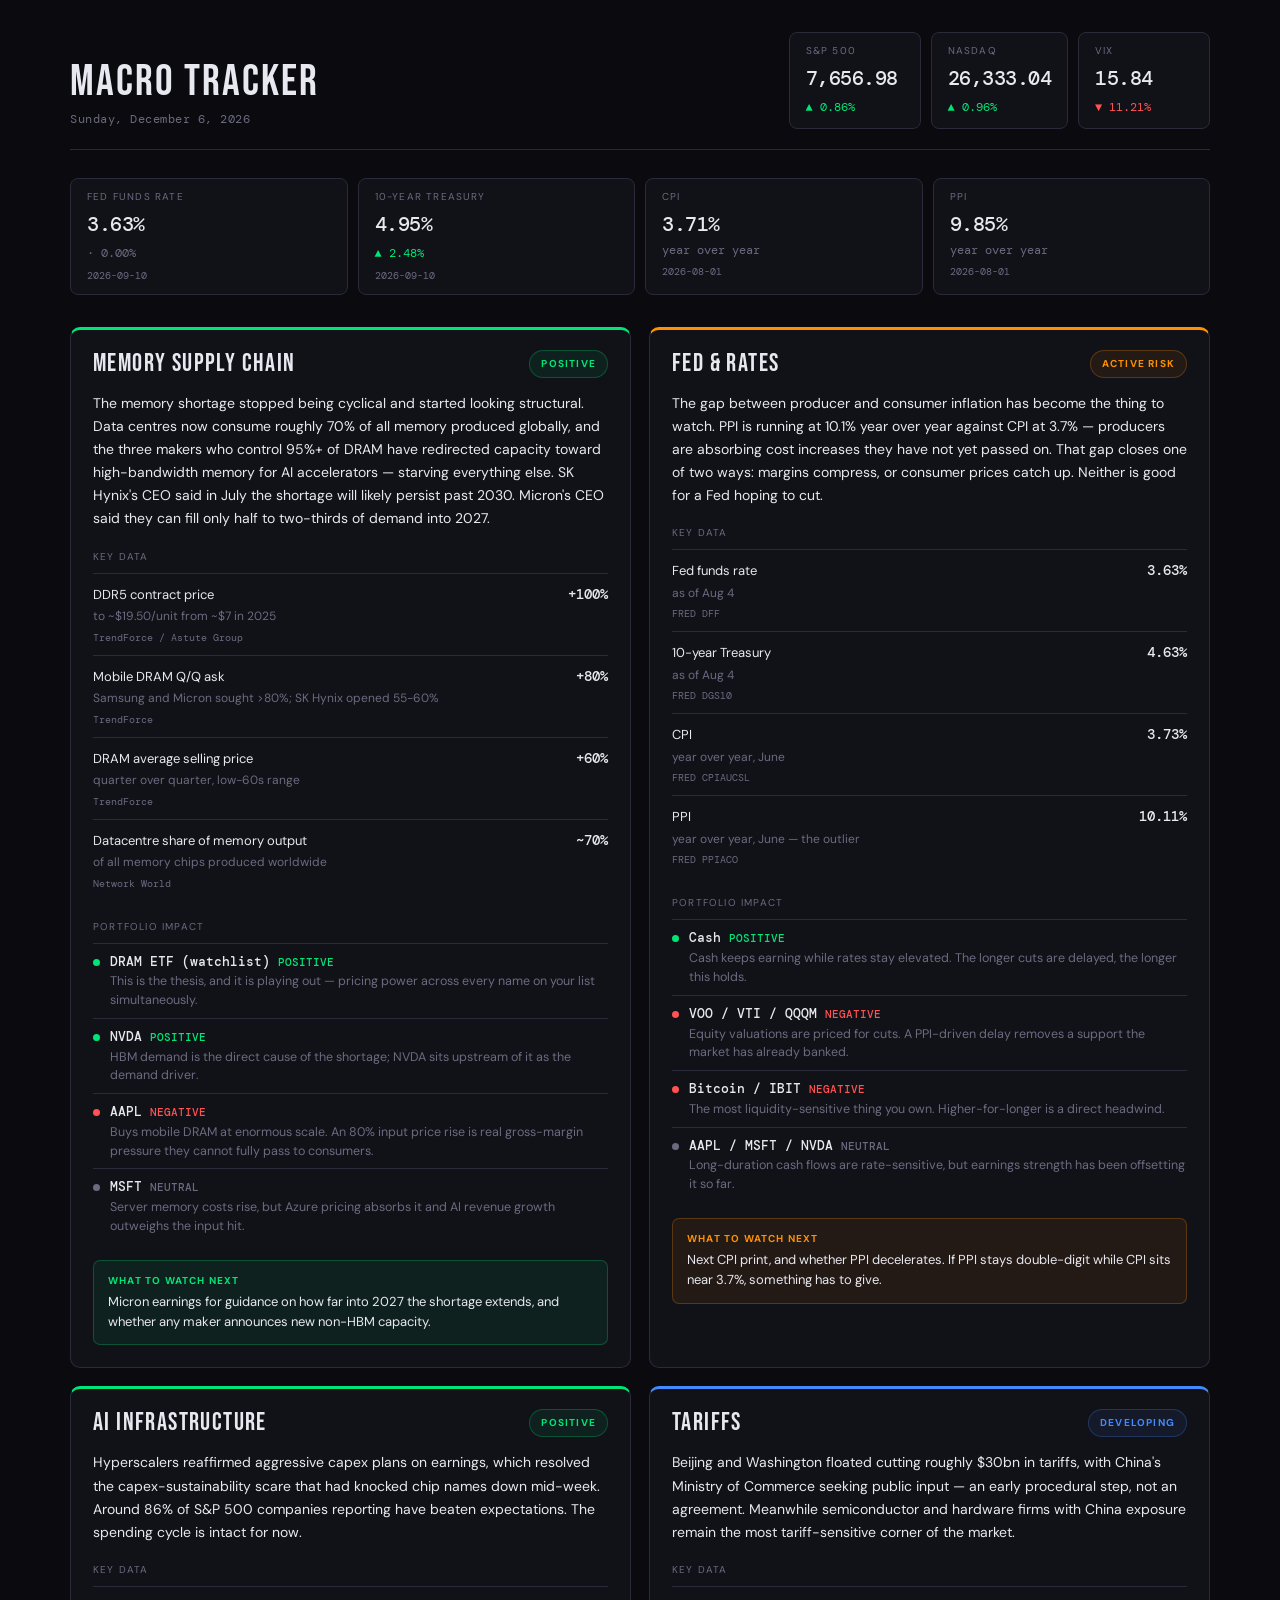
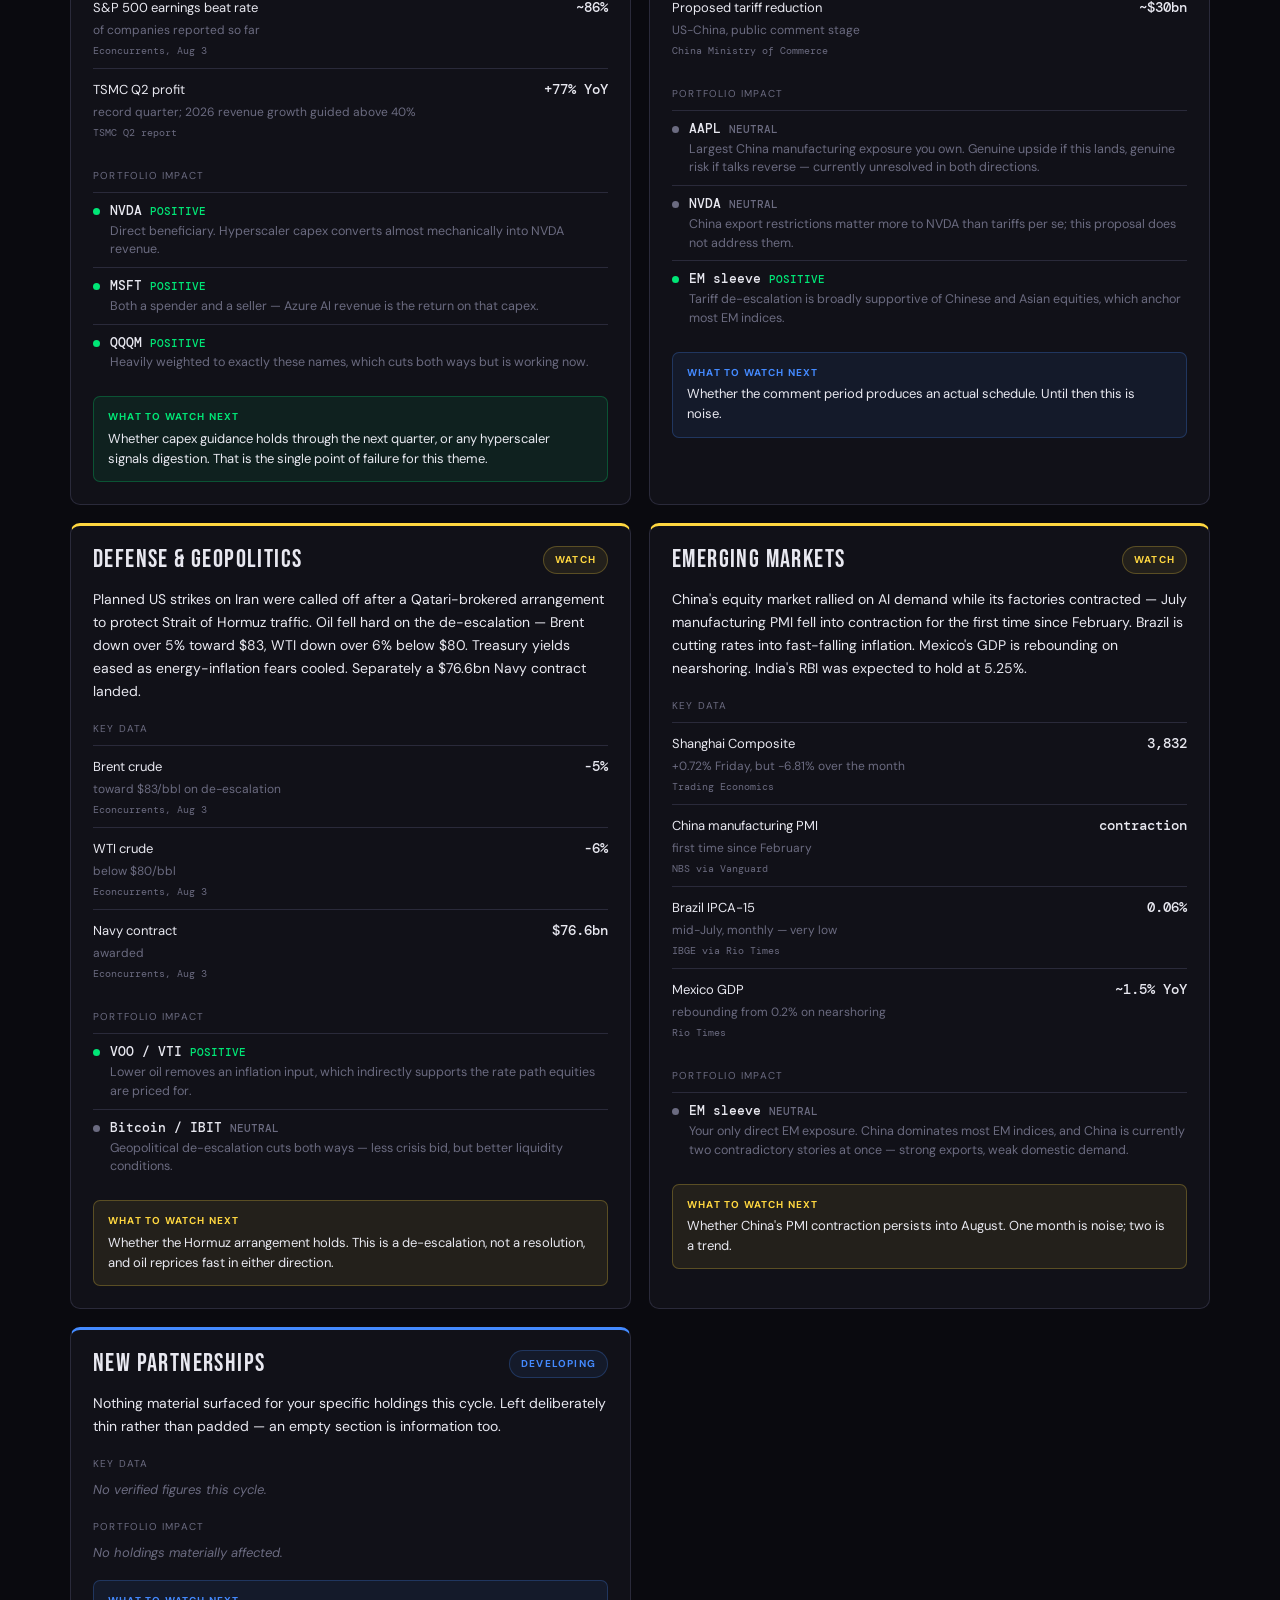
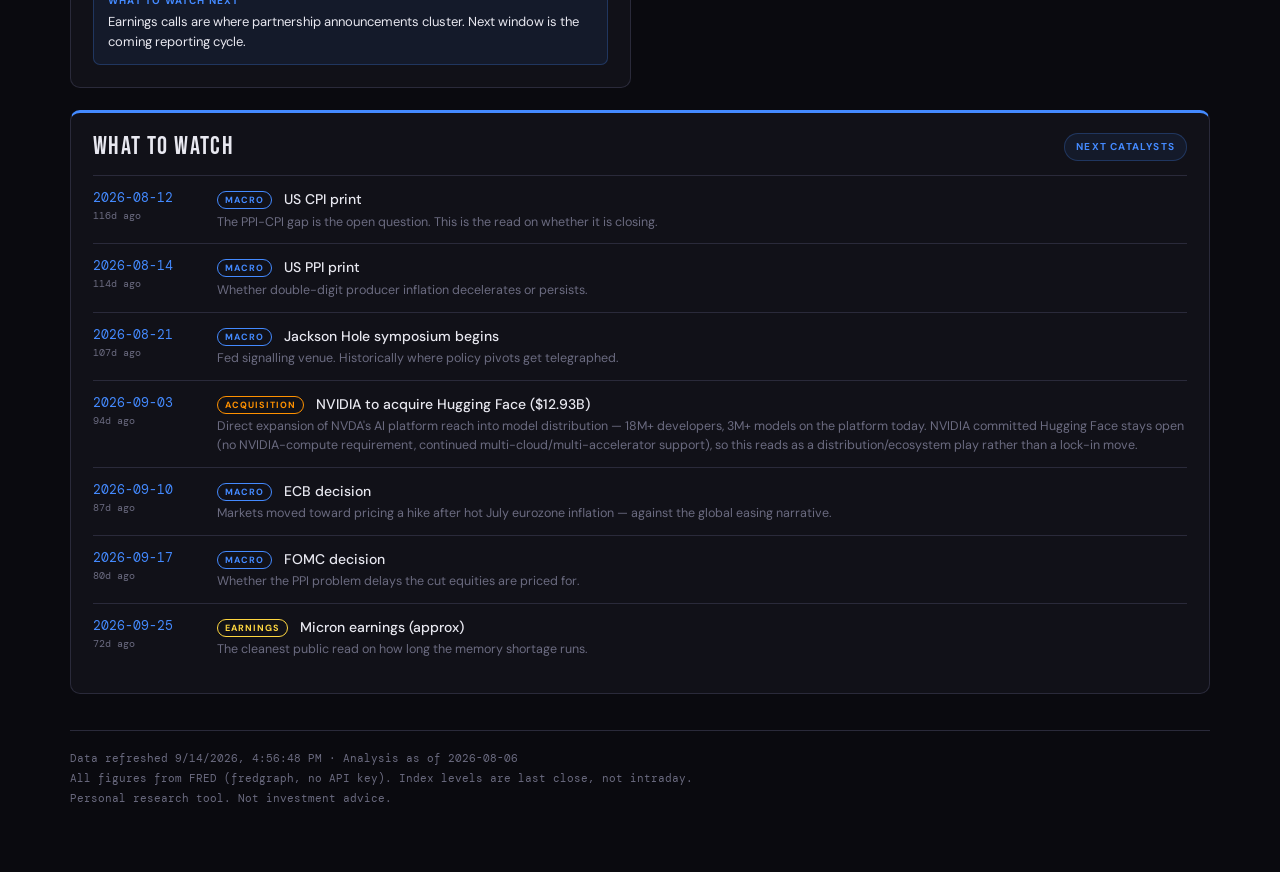
==== docs/macro/index.html @ 1fac8b15 "Auto-detect (never auto-publish) M&A/partnership news for held tickers Requested: automatically surf" ====
<!doctype html>
<html lang="en">
<head>
<meta charset="utf-8">
<meta name="viewport" content="width=device-width, initial-scale=1">
<title>Macro Tracker</title>
<link rel="preconnect" href="https://fonts.googleapis.com">
<link rel="preconnect" href="https://fonts.gstatic.com" crossorigin>
<link href="https://fonts.googleapis.com/css2?family=Bebas+Neue&family=DM+Mono:wght@400;500&family=DM+Sans:wght@400;500;700&display=swap" rel="stylesheet">
<link rel="stylesheet" href="styles.css">
<link rel="manifest" href="manifest.webmanifest">
<meta name="theme-color" content="#0a0a0f">
<meta name="apple-mobile-web-app-capable" content="yes">
<meta name="apple-mobile-web-app-status-bar-style" content="black-translucent">
<link rel="apple-touch-icon" href="icon-180.png">
</head>
<body>
<div class="wrap">

  <header class="masthead">
    <div>
      <h1>Macro Tracker</h1>
      <div class="date" id="today"></div>
    </div>
    <div class="snapshot" id="snapshot"></div>
  </header>

  <div class="strip" id="strip"></div>
  <div id="errors"></div>

  <div class="grid" id="grid"></div>
  <div id="pending"></div>
  <div id="catalysts"></div>

  <footer>
    <span id="stamp"></span><br>
    All figures from FRED (fredgraph, no API key). Index levels are last close, not intraday.<br>
    Personal research tool. Not investment advice.
  </footer>

</div>

<!-- Generated by scripts/refresh.py. A script tag rather than fetch() so the
     page works when opened directly from disk — browsers block fetch on file://. -->
<script src="boot.js"></script>
</body>
</html>
---- docs/macro/styles.css ----
/* Macro Tracker — design tokens as specified.
   Status colors carry meaning, so they are never used decoratively. */
:root {
  --bg:      #0a0a0f;
  --card:    #111118;
  --border:  #2a2a3a;
  --text:    #e8e8f0;
  --muted:   #6b6b80;

  --green:   #00e676;
  --yellow:  #ffd740;
  --red:     #ff5252;
  --orange:  #ff9100;
  --blue:    #448aff;

  --head: 'Bebas Neue', system-ui, sans-serif;
  --body: 'DM Sans', system-ui, sans-serif;
  --mono: 'DM Mono', ui-monospace, monospace;
}

* { box-sizing: border-box; }

body {
  margin: 0;
  background: var(--bg);
  color: var(--text);
  font-family: var(--body);
  font-size: 15px;
  line-height: 1.6;
  -webkit-font-smoothing: antialiased;
}

.wrap { max-width: 1180px; margin: 0 auto; padding: 32px 20px 64px; }

/* ── header ─────────────────────────────────────────────────────────── */
.masthead {
  display: flex; flex-wrap: wrap; align-items: flex-end;
  justify-content: space-between; gap: 20px;
  border-bottom: 1px solid var(--border);
  padding-bottom: 20px; margin-bottom: 28px;
}
.masthead h1 {
  font-family: var(--head); font-size: 44px; font-weight: 400;
  letter-spacing: 2px; margin: 0; line-height: 1;
}
.masthead .date {
  font-family: var(--mono); font-size: 12px; color: var(--muted);
  margin-top: 6px; letter-spacing: 0.5px;
}

.snapshot { display: flex; gap: 10px; flex-wrap: wrap; }
.tick {
  background: var(--card); border: 1px solid var(--border);
  border-radius: 8px; padding: 10px 16px; min-width: 132px;
}
.tick .k {
  font-family: var(--body); font-size: 10px; color: var(--muted);
  text-transform: uppercase; letter-spacing: 1.2px;
}
.tick .v {
  font-family: var(--mono); font-size: 20px; font-weight: 500;
  margin-top: 3px; letter-spacing: -0.5px;
}
.tick .d { font-family: var(--mono); font-size: 12px; margin-top: 1px; }
.up   { color: var(--green); }
.down { color: var(--red); }
.flat { color: var(--muted); }

/* ── macro strip ────────────────────────────────────────────────────── */
.strip {
  display: grid; grid-template-columns: repeat(auto-fit, minmax(180px, 1fr));
  gap: 10px; margin-bottom: 32px;
}
.strip .tick { min-width: 0; }
.tick .asof {
  font-family: var(--mono); font-size: 10px; color: var(--muted); margin-top: 4px;
}

/* ── theme cards ────────────────────────────────────────────────────── */
.grid {
  display: grid; grid-template-columns: repeat(auto-fit, minmax(400px, 1fr));
  gap: 18px;
}
@media (max-width: 560px) { .grid { grid-template-columns: 1fr; } }

.card {
  background: var(--card);
  border: 1px solid var(--border);
  border-top: 3px solid var(--s, var(--border));
  border-radius: 10px;
  padding: 20px 22px 22px;
}
.card h2 {
  font-family: var(--head); font-size: 25px; font-weight: 400;
  letter-spacing: 1.4px; margin: 0; line-height: 1.1;
}
.card-head {
  display: flex; align-items: flex-start; justify-content: space-between;
  gap: 12px; margin-bottom: 14px;
}

.badge {
  font-family: var(--body); font-size: 10px; font-weight: 700;
  text-transform: uppercase; letter-spacing: 1.2px;
  padding: 5px 11px; border-radius: 20px; white-space: nowrap;
  color: var(--s);
  background: color-mix(in srgb, var(--s) 8%, transparent);
  border: 1px solid color-mix(in srgb, var(--s) 25%, transparent);
}

.lbl {
  font-family: var(--body); font-size: 10px; color: var(--muted);
  text-transform: uppercase; letter-spacing: 1.2px;
  margin: 18px 0 8px;
}
.changed { font-size: 14px; line-height: 1.65; }

/* data points */
.dp { border-top: 1px solid var(--border); padding: 9px 0; }
.dp:last-child { padding-bottom: 0; }
.dp-row { display: flex; justify-content: space-between; gap: 14px; align-items: baseline; }
.dp-k { font-size: 13px; color: var(--text); }
.dp-v { font-family: var(--mono); font-size: 14px; font-weight: 500; white-space: nowrap; }
.dp-d { font-size: 12px; color: var(--muted); margin-top: 2px; }
.dp-s { font-family: var(--mono); font-size: 10px; color: var(--muted); margin-top: 3px; }

/* portfolio impact */
.pi { display: flex; gap: 10px; padding: 8px 0; border-top: 1px solid var(--border); }
.pi-dot { width: 7px; height: 7px; border-radius: 50%; margin-top: 7px; flex: 0 0 auto; }
.pi-h { font-family: var(--mono); font-size: 13px; font-weight: 500; }
.pi-r { font-size: 12.5px; color: var(--muted); line-height: 1.5; }

.watch {
  margin-top: 16px; padding: 12px 14px; border-radius: 7px;
  background: color-mix(in srgb, var(--s) 8%, transparent);
  border: 1px solid color-mix(in srgb, var(--s) 25%, transparent);
  font-size: 13px; line-height: 1.55;
}
.watch b {
  font-family: var(--body); font-size: 10px; letter-spacing: 1.2px;
  text-transform: uppercase; color: var(--s); display: block; margin-bottom: 4px;
}

.empty { color: var(--muted); font-size: 13px; font-style: italic; }

/* ── catalysts ──────────────────────────────────────────────────────── */
.cat { margin-top: 22px; --s: var(--blue); }
.cat-row {
  display: grid; grid-template-columns: 108px 1fr; gap: 16px;
  padding: 12px 0; border-top: 1px solid var(--border); align-items: start;
}
@media (max-width: 560px) { .cat-row { grid-template-columns: 1fr; gap: 3px; } }
.cat-d { font-family: var(--mono); font-size: 12.5px; color: var(--blue); }
.cat-l { font-size: 14px; font-weight: 500; }
.cat-type {
  font-family: var(--body); font-size: 9px; font-weight: 700;
  text-transform: uppercase; letter-spacing: 1px;
  padding: 2px 7px; border-radius: 20px; border: 1px solid;
  margin-right: 8px; white-space: nowrap; vertical-align: 1px;
}
.cat-w { font-size: 12.5px; color: var(--muted); line-height: 1.5; margin-top: 2px; }
.days {
  font-family: var(--mono); font-size: 10px; color: var(--muted); display: block;
}

/* ── pending deals (auto-detected, unverified) ─────────────────────────
   Deliberately plainer than a theme card or catalyst row — no colored
   status border, no "why it matters" prose — so it never reads as
   already-vetted analysis the way those do. */
.pending { margin-top: 22px; --s: var(--yellow); }
.pd-note {
  font-size: 12.5px; color: var(--muted); line-height: 1.5;
  padding-bottom: 10px; border-bottom: 1px solid var(--border);
}
.pd-row {
  display: grid; grid-template-columns: 56px 1fr; gap: 16px;
  padding: 12px 0; border-top: 1px solid var(--border); align-items: start;
}
@media (max-width: 560px) { .pd-row { grid-template-columns: 1fr; gap: 3px; } }
.pd-ticker { font-family: var(--mono); font-size: 12.5px; color: var(--yellow); font-weight: 500; }
.pd-headline { font-size: 14px; font-weight: 500; color: var(--text); text-decoration: none; }
.pd-headline:hover { text-decoration: underline; }
.pd-meta { font-size: 12px; color: var(--muted); margin-top: 2px; }

footer {
  margin-top: 36px; padding-top: 18px; border-top: 1px solid var(--border);
  font-family: var(--mono); font-size: 11px; color: var(--muted); line-height: 1.8;
}
.err {
  --s: var(--red); margin-bottom: 20px; padding: 12px 14px; border-radius: 7px;
  background: color-mix(in srgb, var(--red) 8%, transparent);
  border: 1px solid color-mix(in srgb, var(--red) 25%, transparent);
  font-family: var(--mono); font-size: 12px; color: var(--red);
}
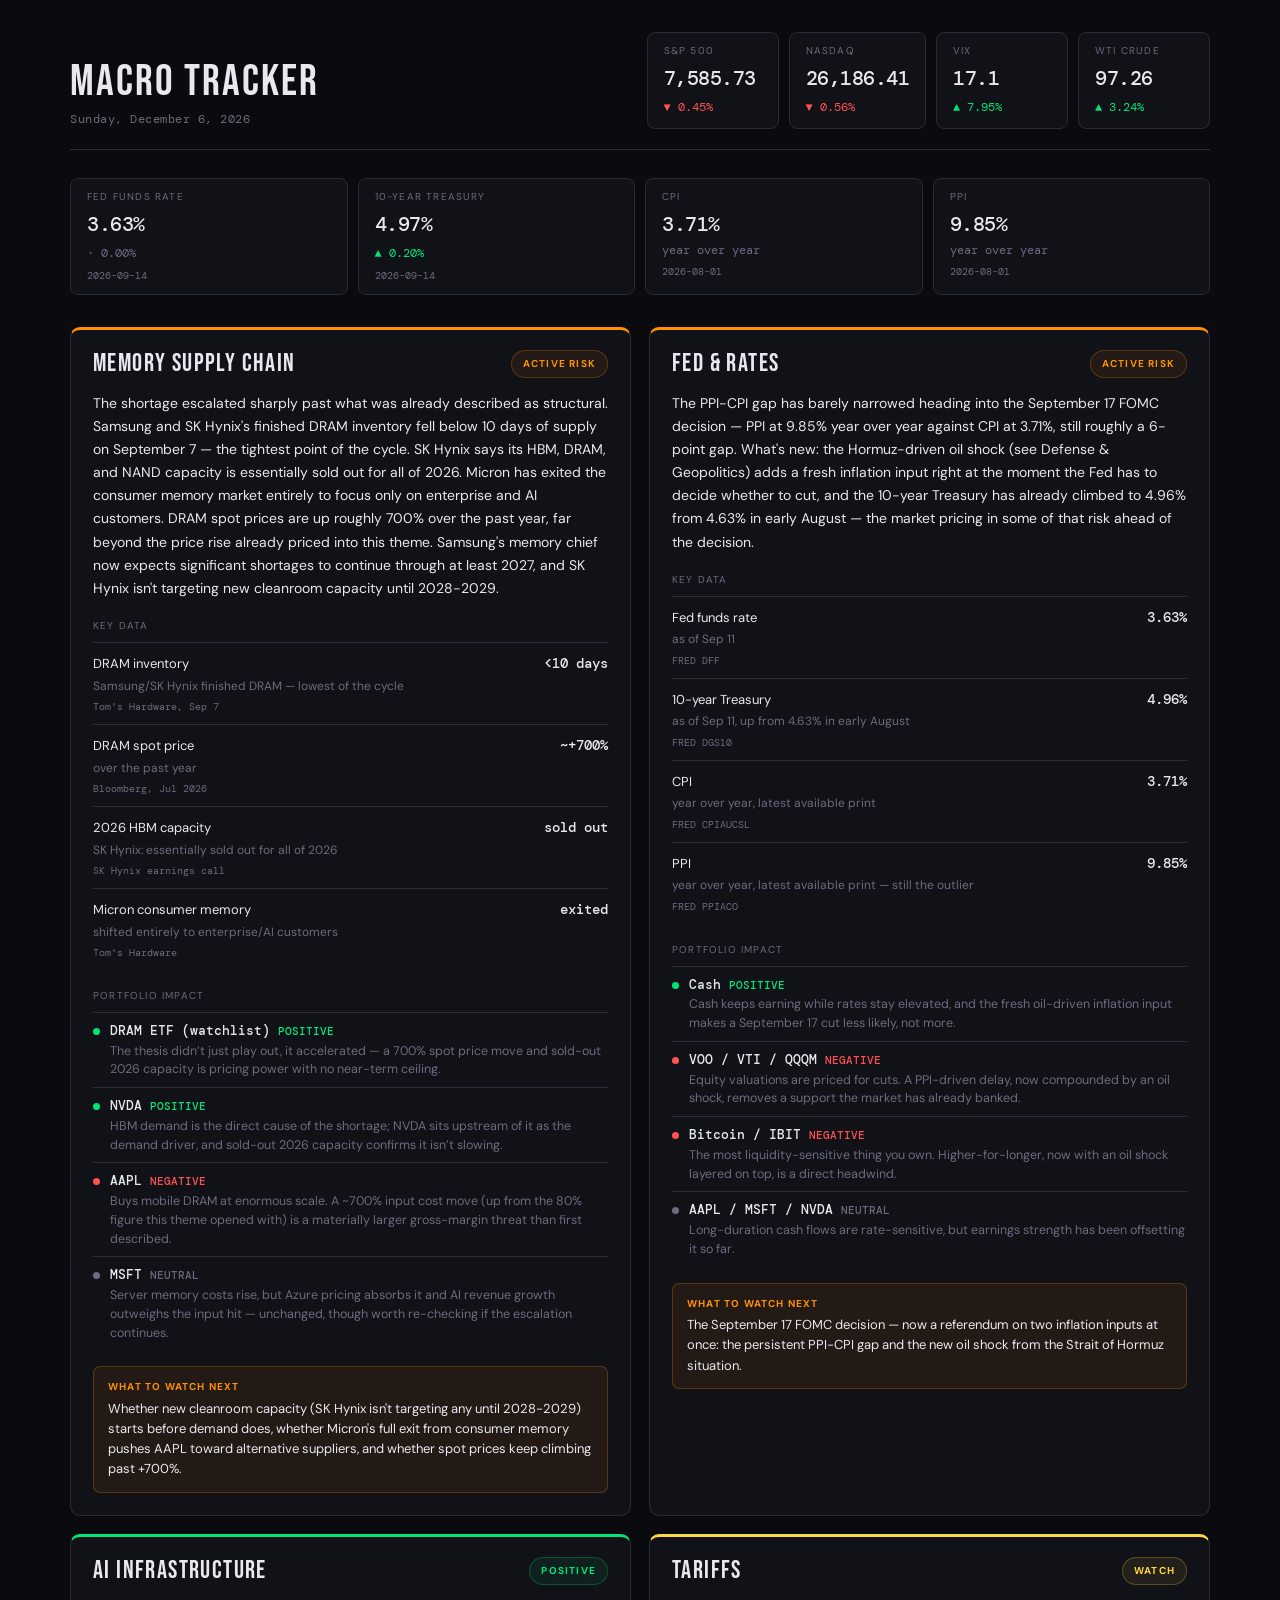
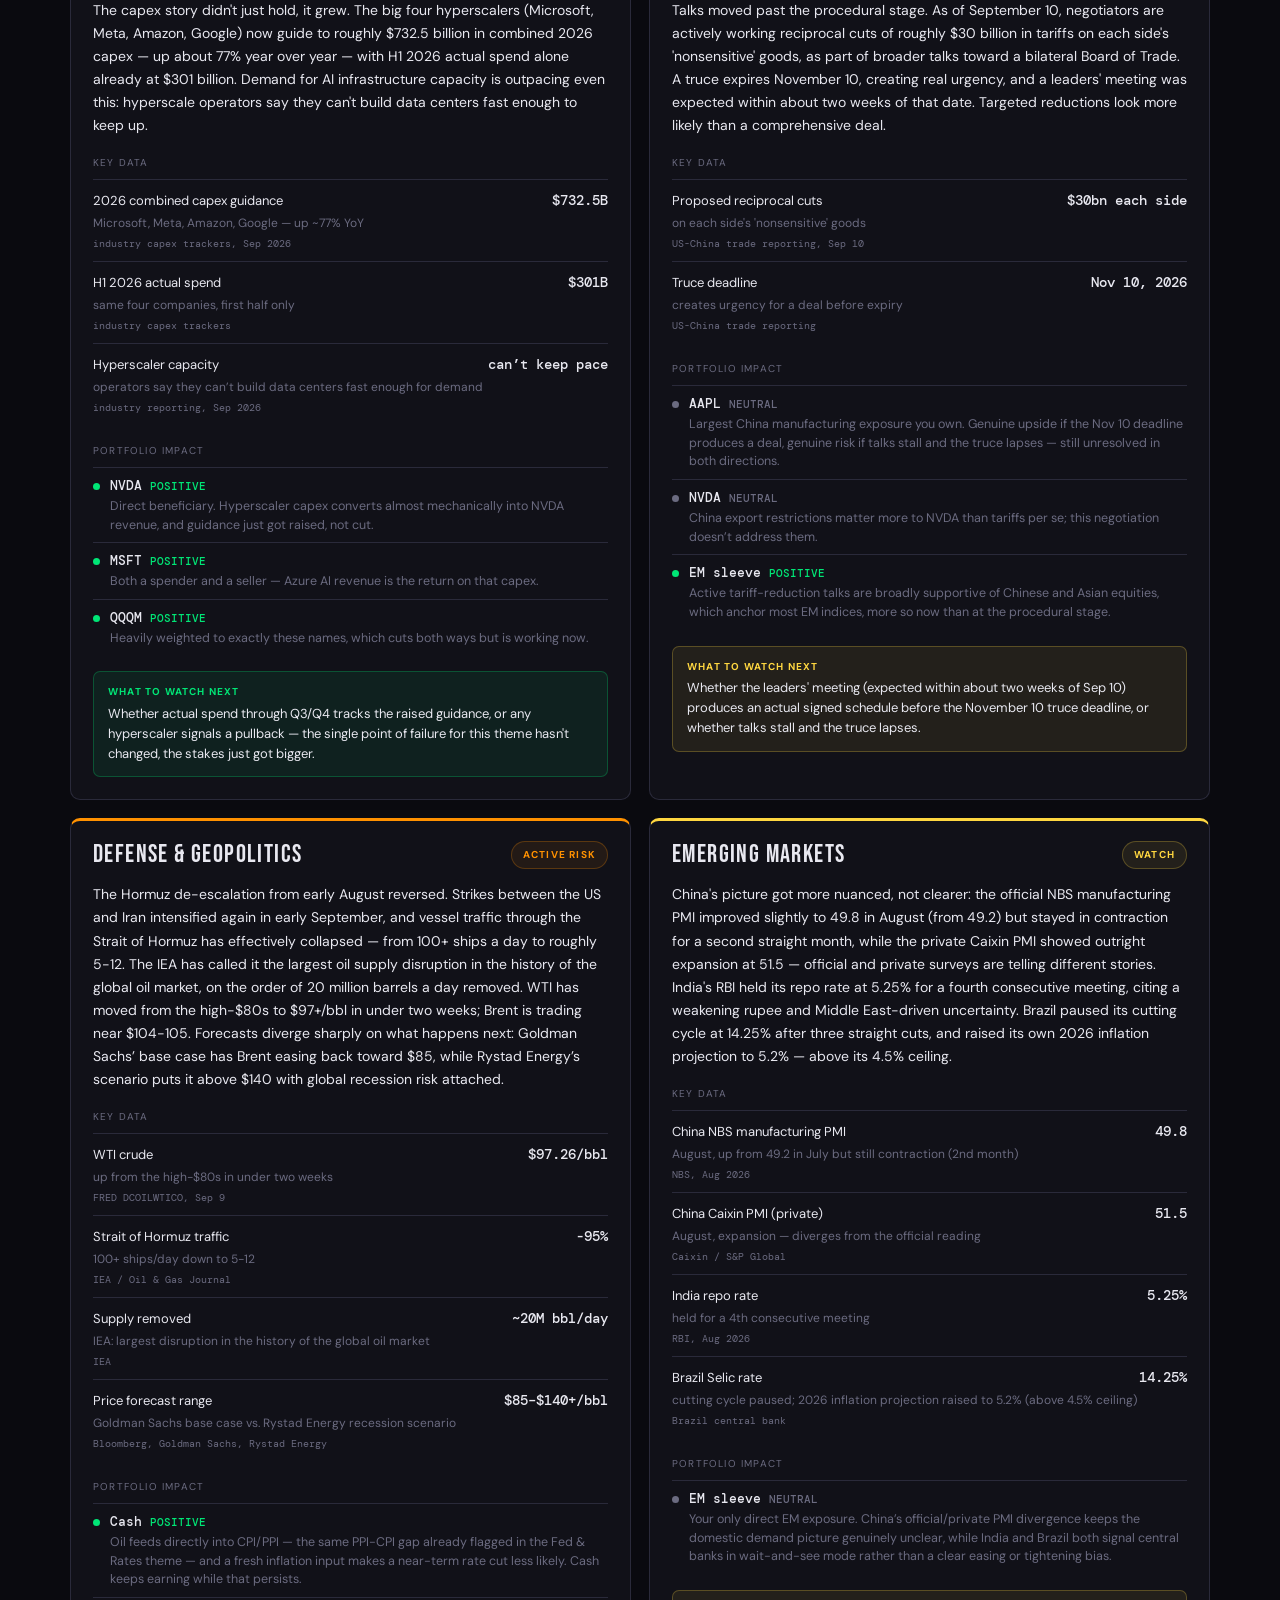
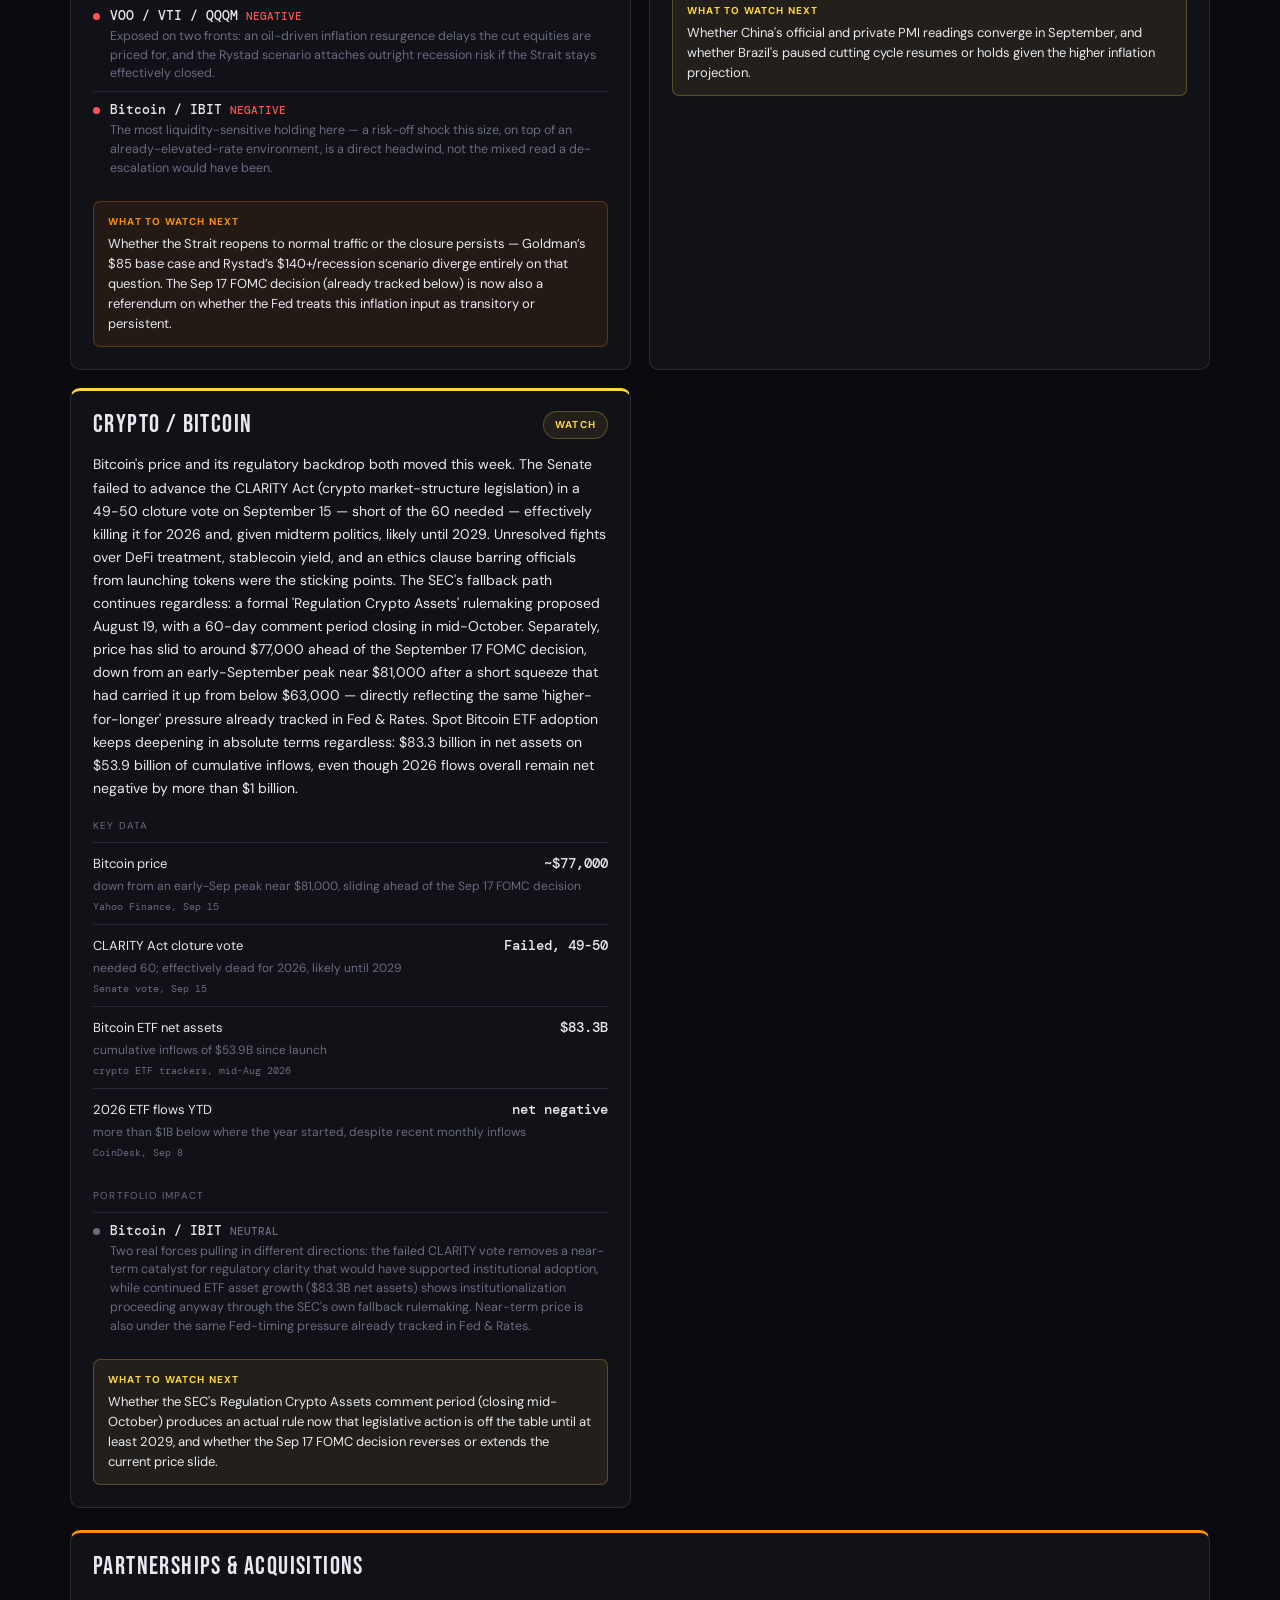
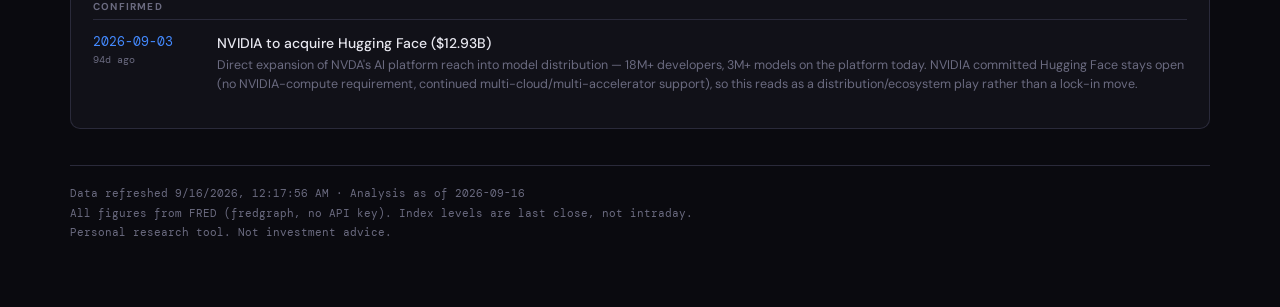
==== commit 8363579b: "Fix stale icon on Add to Home Screen with version-busted URLs iOS caches apple-touch-icon and manife" ====
--- a/docs/macro/index.html
+++ b/docs/macro/index.html
@@ -12,7 +12,7 @@
 <meta name="theme-color" content="#0a0a0f">
 <meta name="apple-mobile-web-app-capable" content="yes">
 <meta name="apple-mobile-web-app-status-bar-style" content="black-translucent">
-<link rel="apple-touch-icon" href="icon-180.png">
+<link rel="apple-touch-icon" href="icon-180.png?v=2">
 </head>
 <body>
 <div class="wrap">
--- a/docs/macro/styles.css
+++ b/docs/macro/styles.css
@@ -163,14 +163,21 @@
   font-family: var(--mono); font-size: 10px; color: var(--muted); display: block;
 }
 
-/* ── pending deals (auto-detected, unverified) ─────────────────────────
-   Deliberately plainer than a theme card or catalyst row — no colored
-   status border, no "why it matters" prose — so it never reads as
-   already-vetted analysis the way those do. */
-.pending { margin-top: 22px; --s: var(--yellow); }
+/* ── partnerships & acquisitions (confirmed deals + auto-detected) ─────
+   One card, two trust levels — confirmed entries reuse the plain cat-row
+   layout (no colored type tag needed, this whole card is already "deals"),
+   pending ones stay deliberately plainer (no "why it matters" prose) so
+   they never read as already-vetted the way a confirmed entry does. */
+.deals { margin-top: 22px; --s: var(--orange); }
+.deals-sub {
+  font-family: var(--body); font-size: 10px; font-weight: 700; color: var(--muted);
+  text-transform: uppercase; letter-spacing: 1.2px; margin: 18px 0 4px;
+}
+.deals-sub:first-of-type { margin-top: 4px; }
+.deals-sub-unverified { color: var(--yellow); }
 .pd-note {
   font-size: 12.5px; color: var(--muted); line-height: 1.5;
-  padding-bottom: 10px; border-bottom: 1px solid var(--border);
+  padding-bottom: 10px; margin-bottom: 4px; border-bottom: 1px solid var(--border);
 }
 .pd-row {
   display: grid; grid-template-columns: 56px 1fr; gap: 16px;
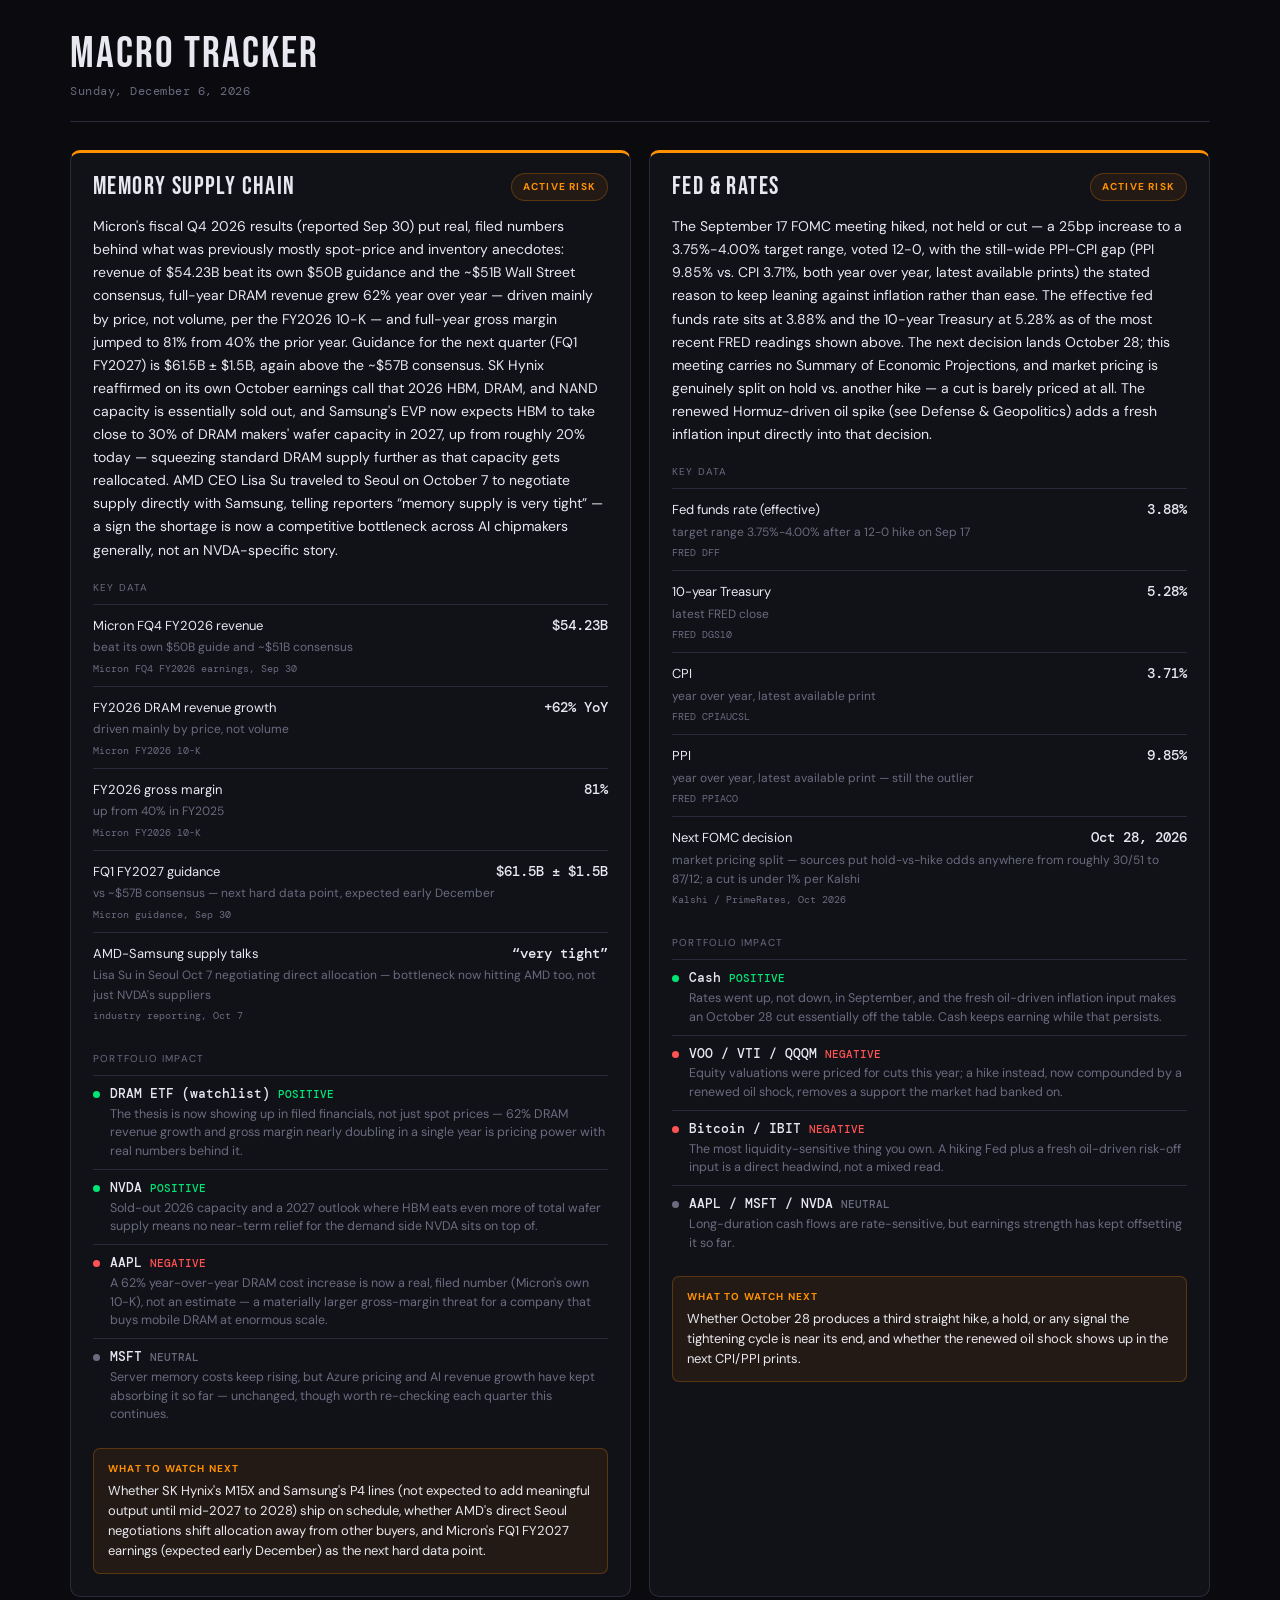
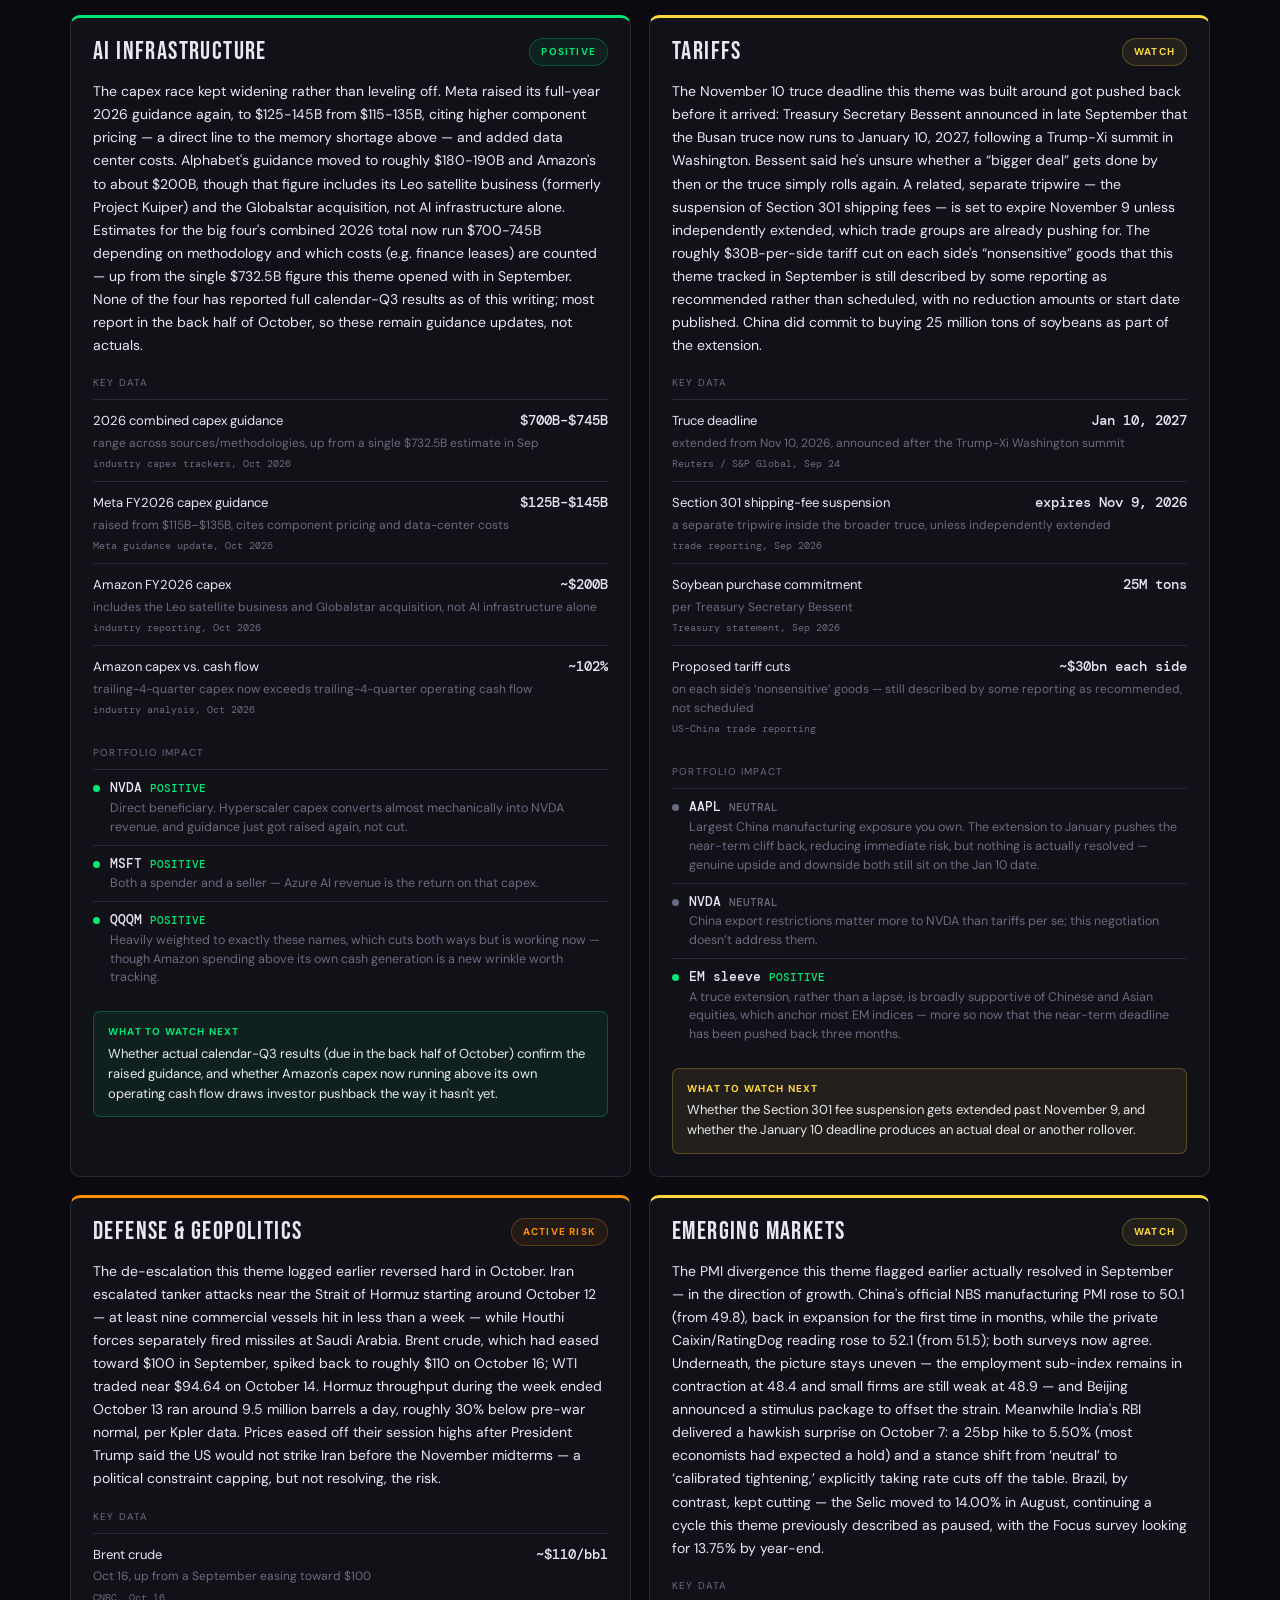
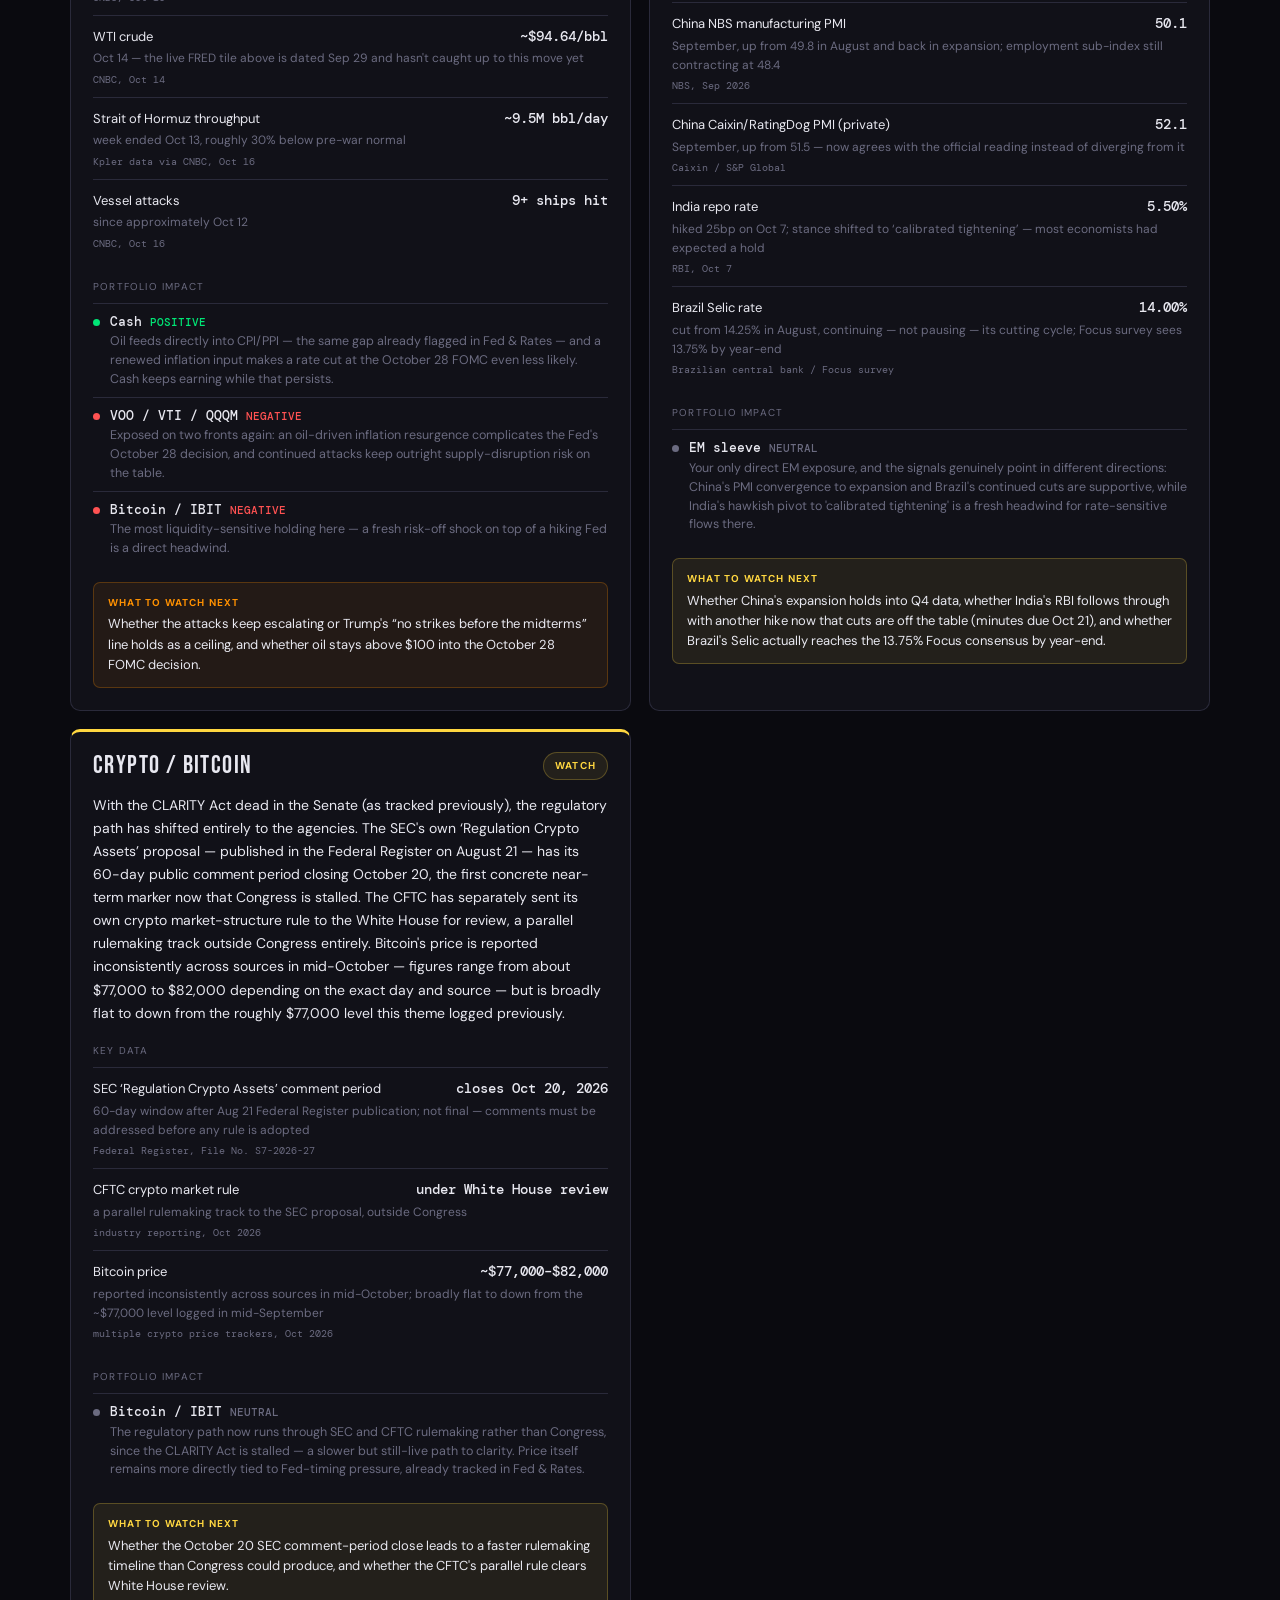
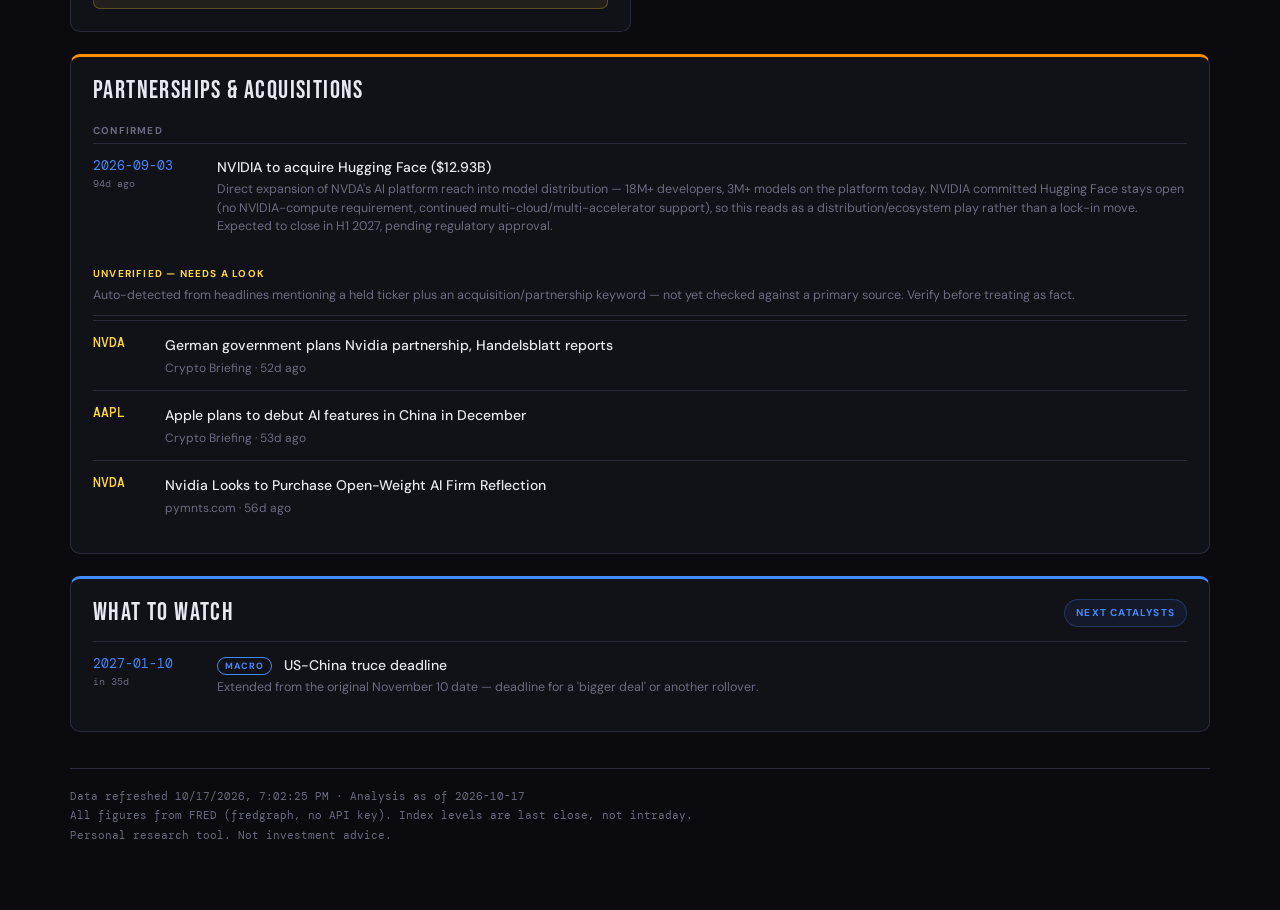
==== commit 21277867: "Remove the raw snapshot/strip tiles from the macro tracker Hansel's own call: the top-of-page tiles " ====
--- a/docs/macro/index.html
+++ b/docs/macro/index.html
@@ -22,10 +22,8 @@
       <h1>Macro Tracker</h1>
       <div class="date" id="today"></div>
     </div>
-    <div class="snapshot" id="snapshot"></div>
   </header>
 
-  <div class="strip" id="strip"></div>
   <div id="errors"></div>
 
   <div class="grid" id="grid"></div>
--- a/docs/macro/styles.css
+++ b/docs/macro/styles.css
@@ -46,34 +46,6 @@
 .masthead .date {
   font-family: var(--mono); font-size: 12px; color: var(--muted);
   margin-top: 6px; letter-spacing: 0.5px;
-}
-
-.snapshot { display: flex; gap: 10px; flex-wrap: wrap; }
-.tick {
-  background: var(--card); border: 1px solid var(--border);
-  border-radius: 8px; padding: 10px 16px; min-width: 132px;
-}
-.tick .k {
-  font-family: var(--body); font-size: 10px; color: var(--muted);
-  text-transform: uppercase; letter-spacing: 1.2px;
-}
-.tick .v {
-  font-family: var(--mono); font-size: 20px; font-weight: 500;
-  margin-top: 3px; letter-spacing: -0.5px;
-}
-.tick .d { font-family: var(--mono); font-size: 12px; margin-top: 1px; }
-.up   { color: var(--green); }
-.down { color: var(--red); }
-.flat { color: var(--muted); }
-
-/* ── macro strip ────────────────────────────────────────────────────── */
-.strip {
-  display: grid; grid-template-columns: repeat(auto-fit, minmax(180px, 1fr));
-  gap: 10px; margin-bottom: 32px;
-}
-.strip .tick { min-width: 0; }
-.tick .asof {
-  font-family: var(--mono); font-size: 10px; color: var(--muted); margin-top: 4px;
 }
 
 /* ── theme cards ────────────────────────────────────────────────────── */
